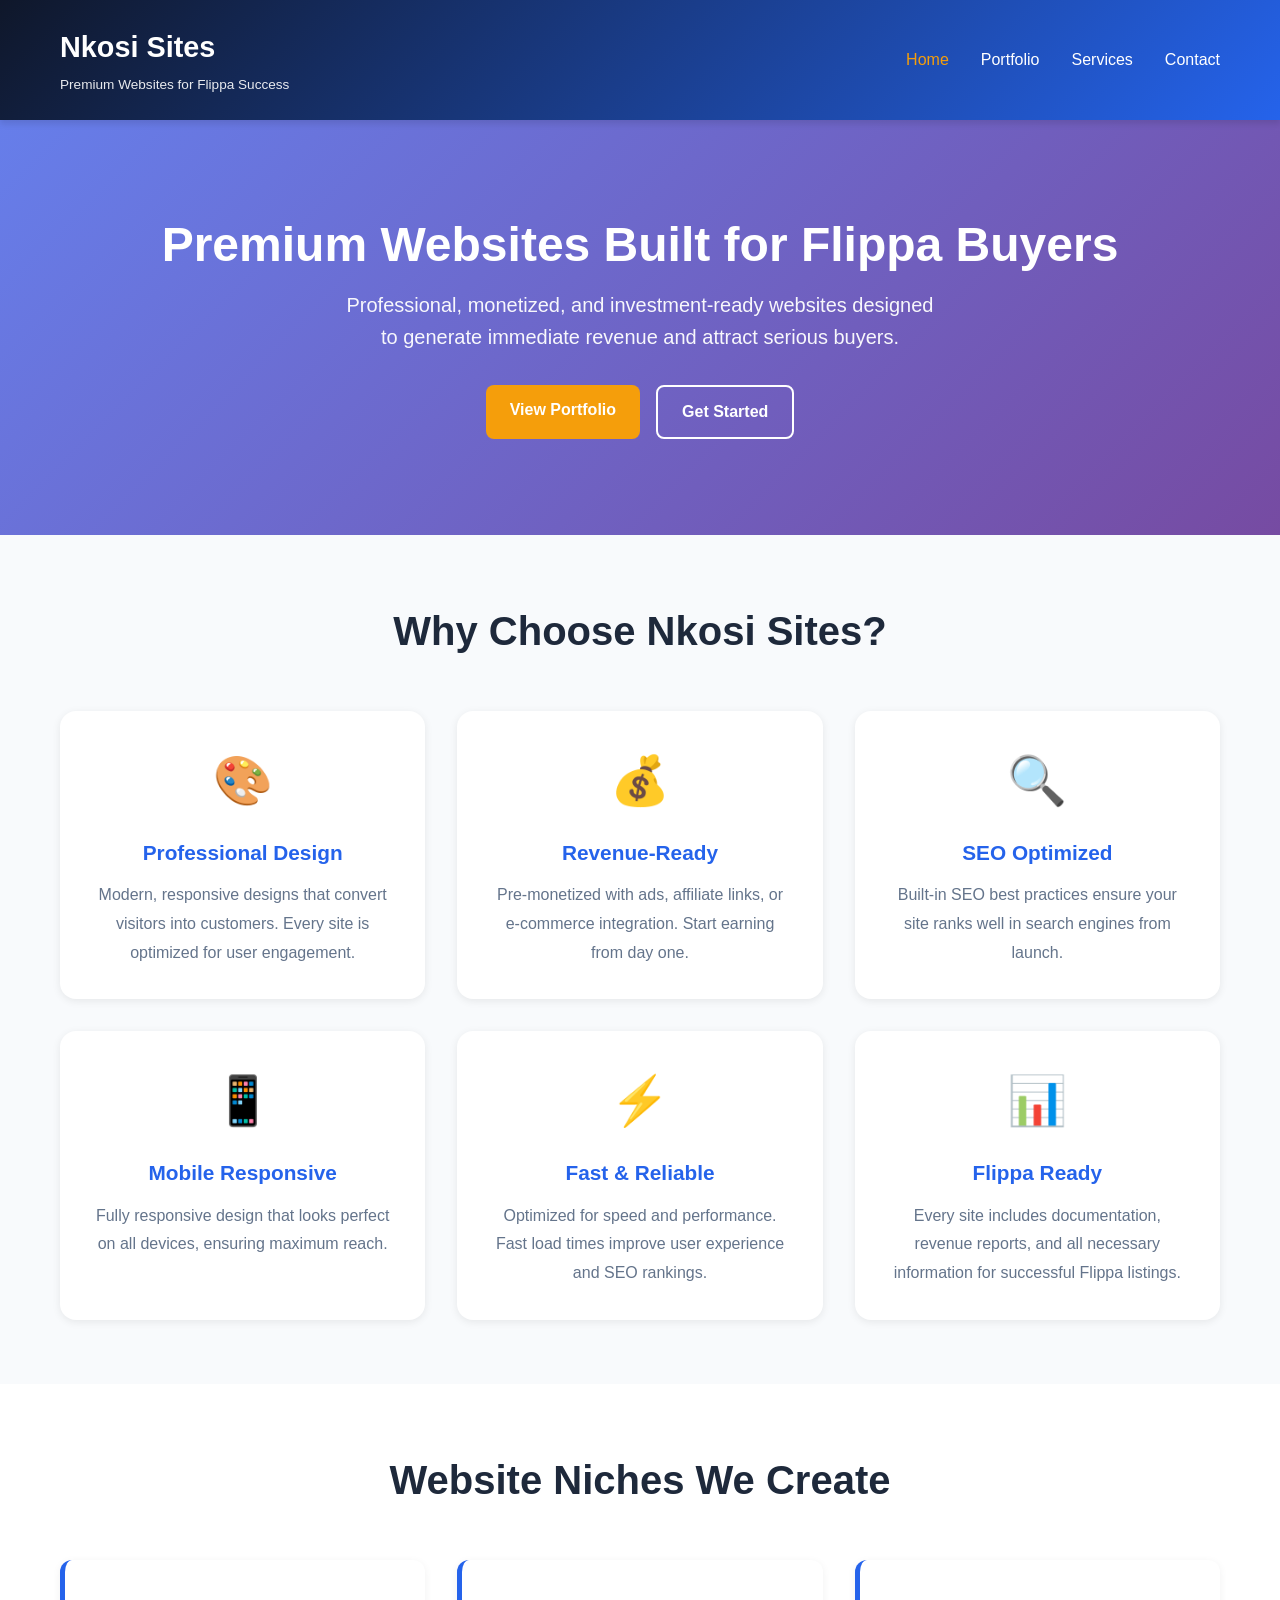
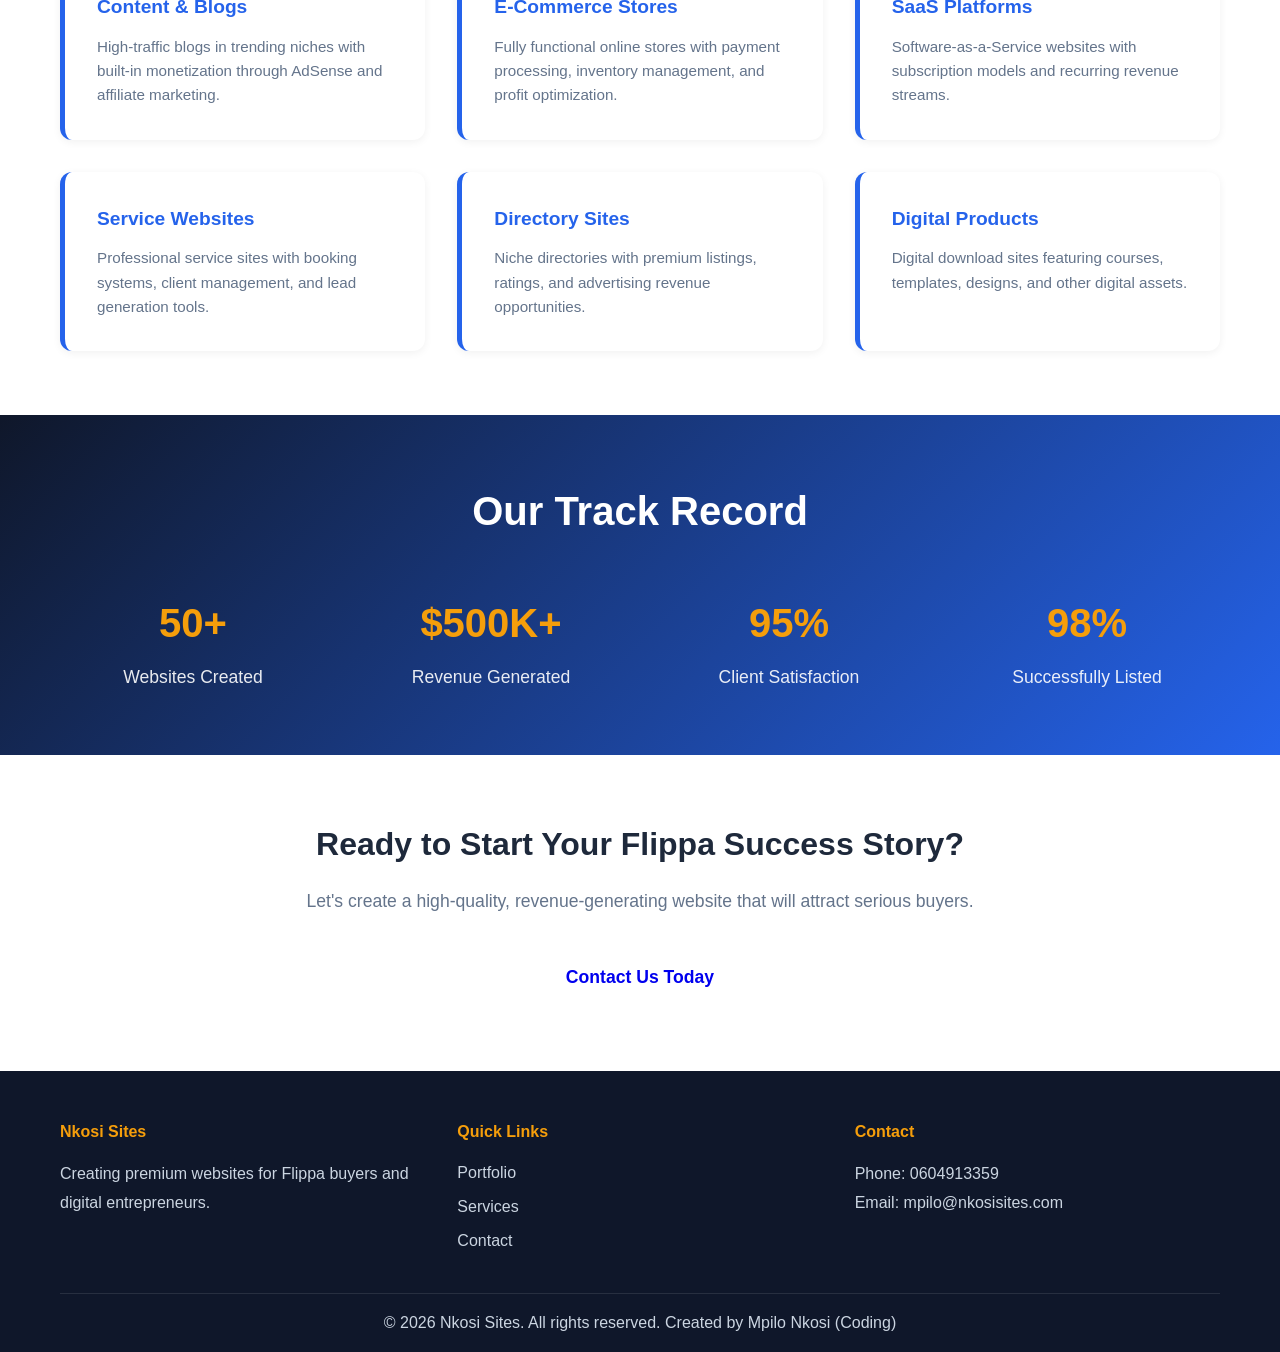
==== index.html @ bd7811c8 "Add files via upload Initial website upload" ====
<!DOCTYPE html>
<html lang="en">
<head>
    <meta charset="UTF-8">
    <meta name="viewport" content="width=device-width, initial-scale=1.0">
    <title>Nkosi Sites - Premium Websites for Flippa Buyers</title>
    <meta name="description" content="Professional, revenue-ready websites designed for Flippa buyers. High-quality designs built to sell and generate income.">
    <meta name="keywords" content="website design, flippa, digital business, premium websites, web design">
    <meta name="author" content="Mpilo Nkosi">
    <link rel="stylesheet" href="styles.css">
</head>
<body>
    <!-- Navigation -->
    <nav class="navbar">
        <div class="container">
            <div class="navbar-brand">
                <h1 class="logo">Nkosi Sites</h1>
                <p class="tagline">Premium Websites for Flippa Success</p>
            </div>
            <ul class="nav-menu">
                <li><a href="index.html" class="active">Home</a></li>
                <li><a href="portfolio.html">Portfolio</a></li>
                <li><a href="services.html">Services</a></li>
                <li><a href="contact.html">Contact</a></li>
            </ul>
        </div>
    </nav>

    <!-- Hero Section -->
    <section class="hero">
        <div class="container">
            <h2>Premium Websites Built for Flippa Buyers</h2>
            <p>Professional, monetized, and investment-ready websites designed to generate immediate revenue and attract serious buyers.</p>
            <div class="hero-buttons">
                <a href="portfolio.html" class="btn btn-primary">View Portfolio</a>
                <a href="contact.html" class="btn btn-secondary">Get Started</a>
            </div>
        </div>
    </section>

    <!-- Features Section -->
    <section class="features">
        <div class="container">
            <h2>Why Choose Nkosi Sites?</h2>
            <div class="features-grid">
                <div class="feature-card">
                    <div class="feature-icon">🎨</div>
                    <h3>Professional Design</h3>
                    <p>Modern, responsive designs that convert visitors into customers. Every site is optimized for user engagement.</p>
                </div>
                <div class="feature-card">
                    <div class="feature-icon">💰</div>
                    <h3>Revenue-Ready</h3>
                    <p>Pre-monetized with ads, affiliate links, or e-commerce integration. Start earning from day one.</p>
                </div>
                <div class="feature-card">
                    <div class="feature-icon">🔍</div>
                    <h3>SEO Optimized</h3>
                    <p>Built-in SEO best practices ensure your site ranks well in search engines from launch.</p>
                </div>
                <div class="feature-card">
                    <div class="feature-icon">📱</div>
                    <h3>Mobile Responsive</h3>
                    <p>Fully responsive design that looks perfect on all devices, ensuring maximum reach.</p>
                </div>
                <div class="feature-card">
                    <div class="feature-icon">⚡</div>
                    <h3>Fast & Reliable</h3>
                    <p>Optimized for speed and performance. Fast load times improve user experience and SEO rankings.</p>
                </div>
                <div class="feature-card">
                    <div class="feature-icon">📊</div>
                    <h3>Flippa Ready</h3>
                    <p>Every site includes documentation, revenue reports, and all necessary information for successful Flippa listings.</p>
                </div>
            </div>
        </div>
    </section>

    <!-- Niche Examples Section -->
    <section class="niches">
        <div class="container">
            <h2>Website Niches We Create</h2>
            <div class="niche-grid">
                <div class="niche-item">
                    <h4>Content & Blogs</h4>
                    <p>High-traffic blogs in trending niches with built-in monetization through AdSense and affiliate marketing.</p>
                </div>
                <div class="niche-item">
                    <h4>E-Commerce Stores</h4>
                    <p>Fully functional online stores with payment processing, inventory management, and profit optimization.</p>
                </div>
                <div class="niche-item">
                    <h4>SaaS Platforms</h4>
                    <p>Software-as-a-Service websites with subscription models and recurring revenue streams.</p>
                </div>
                <div class="niche-item">
                    <h4>Service Websites</h4>
                    <p>Professional service sites with booking systems, client management, and lead generation tools.</p>
                </div>
                <div class="niche-item">
                    <h4>Directory Sites</h4>
                    <p>Niche directories with premium listings, ratings, and advertising revenue opportunities.</p>
                </div>
                <div class="niche-item">
                    <h4>Digital Products</h4>
                    <p>Digital download sites featuring courses, templates, designs, and other digital assets.</p>
                </div>
            </div>
        </div>
    </section>

    <!-- Stats Section -->
    <section class="stats">
        <div class="container">
            <h2>Our Track Record</h2>
            <div class="stats-grid">
                <div class="stat">
                    <h3>50+</h3>
                    <p>Websites Created</p>
                </div>
                <div class="stat">
                    <h3>$500K+</h3>
                    <p>Revenue Generated</p>
                </div>
                <div class="stat">
                    <h3>95%</h3>
                    <p>Client Satisfaction</p>
                </div>
                <div class="stat">
                    <h3>98%</h3>
                    <p>Successfully Listed</p>
                </div>
            </div>
        </div>
    </section>

    <!-- CTA Section -->
    <section class="cta">
        <div class="container">
            <h2>Ready to Start Your Flippa Success Story?</h2>
            <p>Let's create a high-quality, revenue-generating website that will attract serious buyers.</p>
            <a href="contact.html" class="btn btn-large">Contact Us Today</a>
        </div>
    </section>

    <!-- Footer -->
    <footer class="footer">
        <div class="container">
            <div class="footer-content">
                <div class="footer-section">
                    <h4>Nkosi Sites</h4>
                    <p>Creating premium websites for Flippa buyers and digital entrepreneurs.</p>
                </div>
                <div class="footer-section">
                    <h4>Quick Links</h4>
                    <ul>
                        <li><a href="portfolio.html">Portfolio</a></li>
                        <li><a href="services.html">Services</a></li>
                        <li><a href="contact.html">Contact</a></li>
                    </ul>
                </div>
                <div class="footer-section">
                    <h4>Contact</h4>
                    <p>Phone: <a href="tel:+27604913359">0604913359</a></p>
                    <p>Email: <a href="mailto:mpilo@nkosisites.com">mpilo@nkosisites.com</a></p>
                </div>
            </div>
            <div class="footer-bottom">
                <p>&copy; 2026 Nkosi Sites. All rights reserved. Created by Mpilo Nkosi (Coding)</p>
            </div>
        </div>
    </footer>
</body>
</html>
---- styles.css ----
/* ========================================
   GLOBAL STYLES
   ======================================== */

* {
    margin: 0;
    padding: 0;
    box-sizing: border-box;
}

:root {
    --primary-color: #2563eb;
    --secondary-color: #1e40af;
    --accent-color: #f59e0b;
    --dark-bg: #0f172a;
    --light-bg: #f8fafc;
    --text-dark: #1e293b;
    --text-light: #64748b;
    --border-color: #e2e8f0;
    --success-color: #10b981;
}

body {
    font-family: 'Segoe UI', Tahoma, Geneva, Verdana, sans-serif;
    line-height: 1.6;
    color: var(--text-dark);
    background-color: #ffffff;
}

.container {
    max-width: 1200px;
    margin: 0 auto;
    padding: 0 20px;
}

/* ========================================
   NAVIGATION
   ======================================== */

.navbar {
    background: linear-gradient(135deg, var(--dark-bg) 0%, var(--primary-color) 100%);
    color: white;
    padding: 1.5rem 0;
    position: sticky;
    top: 0;
    z-index: 100;
    box-shadow: 0 4px 6px rgba(0, 0, 0, 0.1);
}

.navbar .container {
    display: flex;
    justify-content: space-between;
    align-items: center;
}

.navbar-brand h1.logo {
    font-size: 1.8rem;
    font-weight: 700;
    margin-bottom: 0.25rem;
}

.navbar-brand .tagline {
    font-size: 0.85rem;
    opacity: 0.9;
    font-weight: 300;
}

.nav-menu {
    display: flex;
    list-style: none;
    gap: 2rem;
}

.nav-menu a {
    color: white;
    text-decoration: none;
    transition: color 0.3s ease;
    font-weight: 500;
}

.nav-menu a:hover,
.nav-menu a.active {
    color: var(--accent-color);
}

@media (max-width: 768px) {
    .navbar .container {
        flex-direction: column;
        gap: 1rem;
    }
    .nav-menu {
        gap: 1rem;
        flex-wrap: wrap;
        justify-content: center;
    }
}

/* ========================================
   HERO SECTION
   ======================================== */

.hero {
    background: linear-gradient(135deg, #667eea 0%, #764ba2 100%);
    color: white;
    padding: 6rem 0;
    text-align: center;
}

.hero h2 {
    font-size: 3rem;
    margin-bottom: 1rem;
    line-height: 1.2;
}

.hero p {
    font-size: 1.25rem;
    margin-bottom: 2rem;
    opacity: 0.95;
    max-width: 600px;
    margin-left: auto;
    margin-right: auto;
}

.hero-buttons {
    display: flex;
    gap: 1rem;
    justify-content: center;
    flex-wrap: wrap;
}

@media (max-width: 768px) {
    .hero h2 {
        font-size: 2rem;
    }
    .hero p {
        font-size: 1rem;
    }
}

/* ========================================
   BUTTONS
   ======================================== */

.btn {
    display: inline-block;
    padding: 0.75rem 1.5rem;
    border-radius: 0.5rem;
    text-decoration: none;
    font-weight: 600;
    transition: all 0.3s ease;
    cursor: pointer;
    border: none;
}

.btn-primary {
    background-color: var(--accent-color);
    color: white;
}

.btn-primary:hover {
    background-color: #d97706;
    transform: translateY(-2px);
    box-shadow: 0 10px 20px rgba(245, 158, 11, 0.2);
}

.btn-secondary {
    background-color: transparent;
    color: white;
    border: 2px solid white;
}

.btn-secondary:hover {
    background-color: white;
    color: var(--primary-color);
    transform: translateY(-2px);
}

.btn-large {
    padding: 1rem 2rem;
    font-size: 1.1rem;
}

/* ========================================
   FEATURES SECTION
   ======================================== */

.features {
    padding: 4rem 0;
    background-color: var(--light-bg);
}

.features h2 {
    text-align: center;
    font-size: 2.5rem;
    margin-bottom: 3rem;
    color: var(--text-dark);
}

.features-grid {
    display: grid;
    grid-template-columns: repeat(auto-fit, minmax(300px, 1fr));
    gap: 2rem;
}

.feature-card {
    background: white;
    padding: 2rem;
    border-radius: 1rem;
    text-align: center;
    box-shadow: 0 2px 8px rgba(0, 0, 0, 0.08);
    transition: all 0.3s ease;
}

.feature-card:hover {
    transform: translateY(-10px);
    box-shadow: 0 10px 25px rgba(0, 0, 0, 0.15);
}

.feature-icon {
    font-size: 3rem;
    margin-bottom: 1rem;
}

.feature-card h3 {
    font-size: 1.3rem;
    margin-bottom: 0.75rem;
    color: var(--primary-color);
}

.feature-card p {
    color: var(--text-light);
    line-height: 1.8;
}

/* ========================================
   NICHES SECTION
   ======================================== */

.niches {
    padding: 4rem 0;
}

.niches h2 {
    text-align: center;
    font-size: 2.5rem;
    margin-bottom: 3rem;
    color: var(--text-dark);
}

.niche-grid {
    display: grid;
    grid-template-columns: repeat(auto-fit, minmax(280px, 1fr));
    gap: 2rem;
}

.niche-item {
    background: white;
    padding: 2rem;
    border-radius: 0.75rem;
    border-left: 5px solid var(--primary-color);
    box-shadow: 0 2px 8px rgba(0, 0, 0, 0.06);
    transition: all 0.3s ease;
}

.niche-item:hover {
    box-shadow: 0 8px 20px rgba(0, 0, 0, 0.12);
}

.niche-item h4 {
    color: var(--primary-color);
    margin-bottom: 0.75rem;
    font-size: 1.2rem;
}

.niche-item p {
    color: var(--text-light);
    font-size: 0.95rem;
}

/* ========================================
   STATS SECTION
   ======================================== */

.stats {
    background: linear-gradient(135deg, var(--dark-bg) 0%, var(--primary-color) 100%);
    color: white;
    padding: 4rem 0;
}

.stats h2 {
    text-align: center;
    font-size: 2.5rem;
    margin-bottom: 3rem;
}

.stats-grid {
    display: grid;
    grid-template-columns: repeat(auto-fit, minmax(200px, 1fr));
    gap: 2rem;
}

.stat {
    text-align: center;
}

.stat h3 {
    font-size: 2.5rem;
    color: var(--accent-color);
    margin-bottom: 0.5rem;
}

.stat p {
    font-size: 1.1rem;
    opacity: 0.9;
}

/* ========================================
   CTA SECTION
   ======================================== */

.cta {
    background: white;
    padding: 4rem 0;
    text-align: center;
}

.cta h2 {
    font-size: 2rem;
    margin-bottom: 1rem;
    color: var(--text-dark);
}

.cta p {
    font-size: 1.1rem;
    color: var(--text-light);
    margin-bottom: 2rem;
}

/* ========================================
   PORTFOLIO PAGE
   ======================================== */

.portfolio-grid {
    display: grid;
    grid-template-columns: repeat(auto-fit, minmax(300px, 1fr));
    gap: 2rem;
    margin-top: 2rem;
}

.portfolio-item {
    background: white;
    border-radius: 1rem;
    overflow: hidden;
    box-shadow: 0 2px 8px rgba(0, 0, 0, 0.1);
    transition: all 0.3s ease;
}

.portfolio-item:hover {
    transform: translateY(-10px);
    box-shadow: 0 15px 35px rgba(0, 0, 0, 0.15);
}

.portfolio-image {
    width: 100%;
    height: 250px;
    background: linear-gradient(135deg, #667eea 0%, #764ba2 100%);
    display: flex;
    align-items: center;
    justify-content: center;
    font-size: 1rem;
    color: white;
    text-align: center;
    padding: 1rem;
}

.portfolio-content {
    padding: 1.5rem;
}

.portfolio-category {
    color: var(--primary-color);
    font-size: 0.85rem;
    font-weight: 600;
    text-transform: uppercase;
    margin-bottom: 0.5rem;
}

.portfolio-item h3 {
    margin-bottom: 0.5rem;
    color: var(--text-dark);
}

.portfolio-item p {
    color: var(--text-light);
    font-size: 0.95rem;
    margin-bottom: 1rem;
}

.portfolio-stats {
    display: flex;
    gap: 1rem;
    flex-wrap: wrap;
    font-size: 0.9rem;
}

.stat-item {
    color: var(--text-light);
}

.stat-item strong {
    color: var(--text-dark);
}

/* ========================================
   SERVICES PAGE
   ======================================== */

.services-list {
    display: grid;
    grid-template-columns: repeat(auto-fit, minmax(350px, 1fr));
    gap: 2rem;
    margin-top: 2rem;
}

.service-item {
    background: white;
    padding: 2rem;
    border-radius: 1rem;
    box-shadow: 0 2px 8px rgba(0, 0, 0, 0.08);
    border-top: 4px solid var(--primary-color);
}

.service-item h3 {
    color: var(--primary-color);
    margin-bottom: 1rem;
}

.service-item ul {
    list-style: none;
    margin-bottom: 1.5rem;
}

.service-item li {
    padding: 0.5rem 0;
    color: var(--text-light);
    position: relative;
    padding-left: 1.5rem;
}

.service-item li:before {
    content: "✓";
    position: absolute;
    left: 0;
    color: var(--success-color);
    font-weight: bold;
}

.service-price {
    background: var(--light-bg);
    padding: 1rem;
    border-radius: 0.5rem;
    margin-bottom: 1rem;
}

.service-price .price {
    font-size: 1.8rem;
    color: var(--primary-color);
    font-weight: bold;
}

.service-price .duration {
    color: var(--text-light);
    font-size: 0.9rem;
}

/* ========================================
   CONTACT PAGE
   ======================================== */

.contact-section {
    background: var(--light-bg);
    padding: 3rem 0;
}

.contact-container {
    display: grid;
    grid-template-columns: 1fr 1fr;
    gap: 3rem;
    margin-top: 2rem;
}

.contact-info h3 {
    color: var(--primary-color);
    margin-bottom: 1rem;
}

.contact-method {
    margin-bottom: 2rem;
    padding-bottom: 2rem;
    border-bottom: 1px solid var(--border-color);
}

.contact-method:last-child {
    border-bottom: none;
}

.contact-method strong {
    display: block;
    color: var(--text-dark);
    margin-bottom: 0.5rem;
}

.contact-method a {
    color: var(--primary-color);
    text-decoration: none;
}

.contact-method a:hover {
    text-decoration: underline;
}

.contact-form {
    background: white;
    padding: 2rem;
    border-radius: 1rem;
    box-shadow: 0 2px 8px rgba(0, 0, 0, 0.08);
}

.form-group {
    margin-bottom: 1.5rem;
}

.form-group label {
    display: block;
    margin-bottom: 0.5rem;
    color: var(--text-dark);
    font-weight: 500;
}

.form-group input,
.form-group textarea {
    width: 100%;
    padding: 0.75rem;
    border: 1px solid var(--border-color);
    border-radius: 0.5rem;
    font-family: inherit;
    font-size: 1rem;
}

.form-group textarea {
    resize: vertical;
    min-height: 120px;
}

.form-group input:focus,
.form-group textarea:focus {
    outline: none;
    border-color: var(--primary-color);
    box-shadow: 0 0 0 3px rgba(37, 99, 235, 0.1);
}

@media (max-width: 768px) {
    .contact-container {
        grid-template-columns: 1fr;
    }
}

/* ========================================
   PAGE TITLE
   ======================================== */

.page-title {
    background: linear-gradient(135deg, var(--primary-color) 0%, var(--secondary-color) 100%);
    color: white;
    padding: 3rem 0;
    text-align: center;
}

.page-title h2 {
    font-size: 2.5rem;
    margin-bottom: 0.5rem;
}

.page-title p {
    font-size: 1.1rem;
    opacity: 0.95;
}

/* ========================================
   FOOTER
   ======================================== */

.footer {
    background: var(--dark-bg);
    color: white;
    padding: 3rem 0 1rem;
}

.footer-content {
    display: grid;
    grid-template-columns: repeat(auto-fit, minmax(250px, 1fr));
    gap: 2rem;
    margin-bottom: 2rem;
}

.footer-section h4 {
    margin-bottom: 1rem;
    color: var(--accent-color);
}

.footer-section ul {
    list-style: none;
}

.footer-section ul li {
    margin-bottom: 0.5rem;
}

.footer-section a {
    color: #cbd5e1;
    text-decoration: none;
    transition: color 0.3s ease;
}

.footer-section a:hover {
    color: var(--accent-color);
}

.footer-section p {
    color: #cbd5e1;
    line-height: 1.8;
}

.footer-bottom {
    border-top: 1px solid rgba(255, 255, 255, 0.1);
    padding-top: 1rem;
    text-align: center;
    color: #cbd5e1;
}

/* ========================================
   RESPONSIVE
   ======================================== */

@media (max-width: 768px) {
    .page-title h2 {
        font-size: 1.8rem;
    }

    .features-grid,
    .niche-grid,
    .portfolio-grid,
    .services-list {
        grid-template-columns: 1fr;
    }

    .stats-grid {
        grid-template-columns: repeat(2, 1fr);
    }
}

@media (max-width: 480px) {
    .container {
        padding: 0 15px;
    }

    .hero h2 {
        font-size: 1.5rem;
    }

    .page-title h2 {
        font-size: 1.5rem;
    }

    .stats-grid {
        grid-template-columns: 1fr;
    }

    .hero-buttons {
        flex-direction: column;
    }

    .btn {
        width: 100%;
    }
}
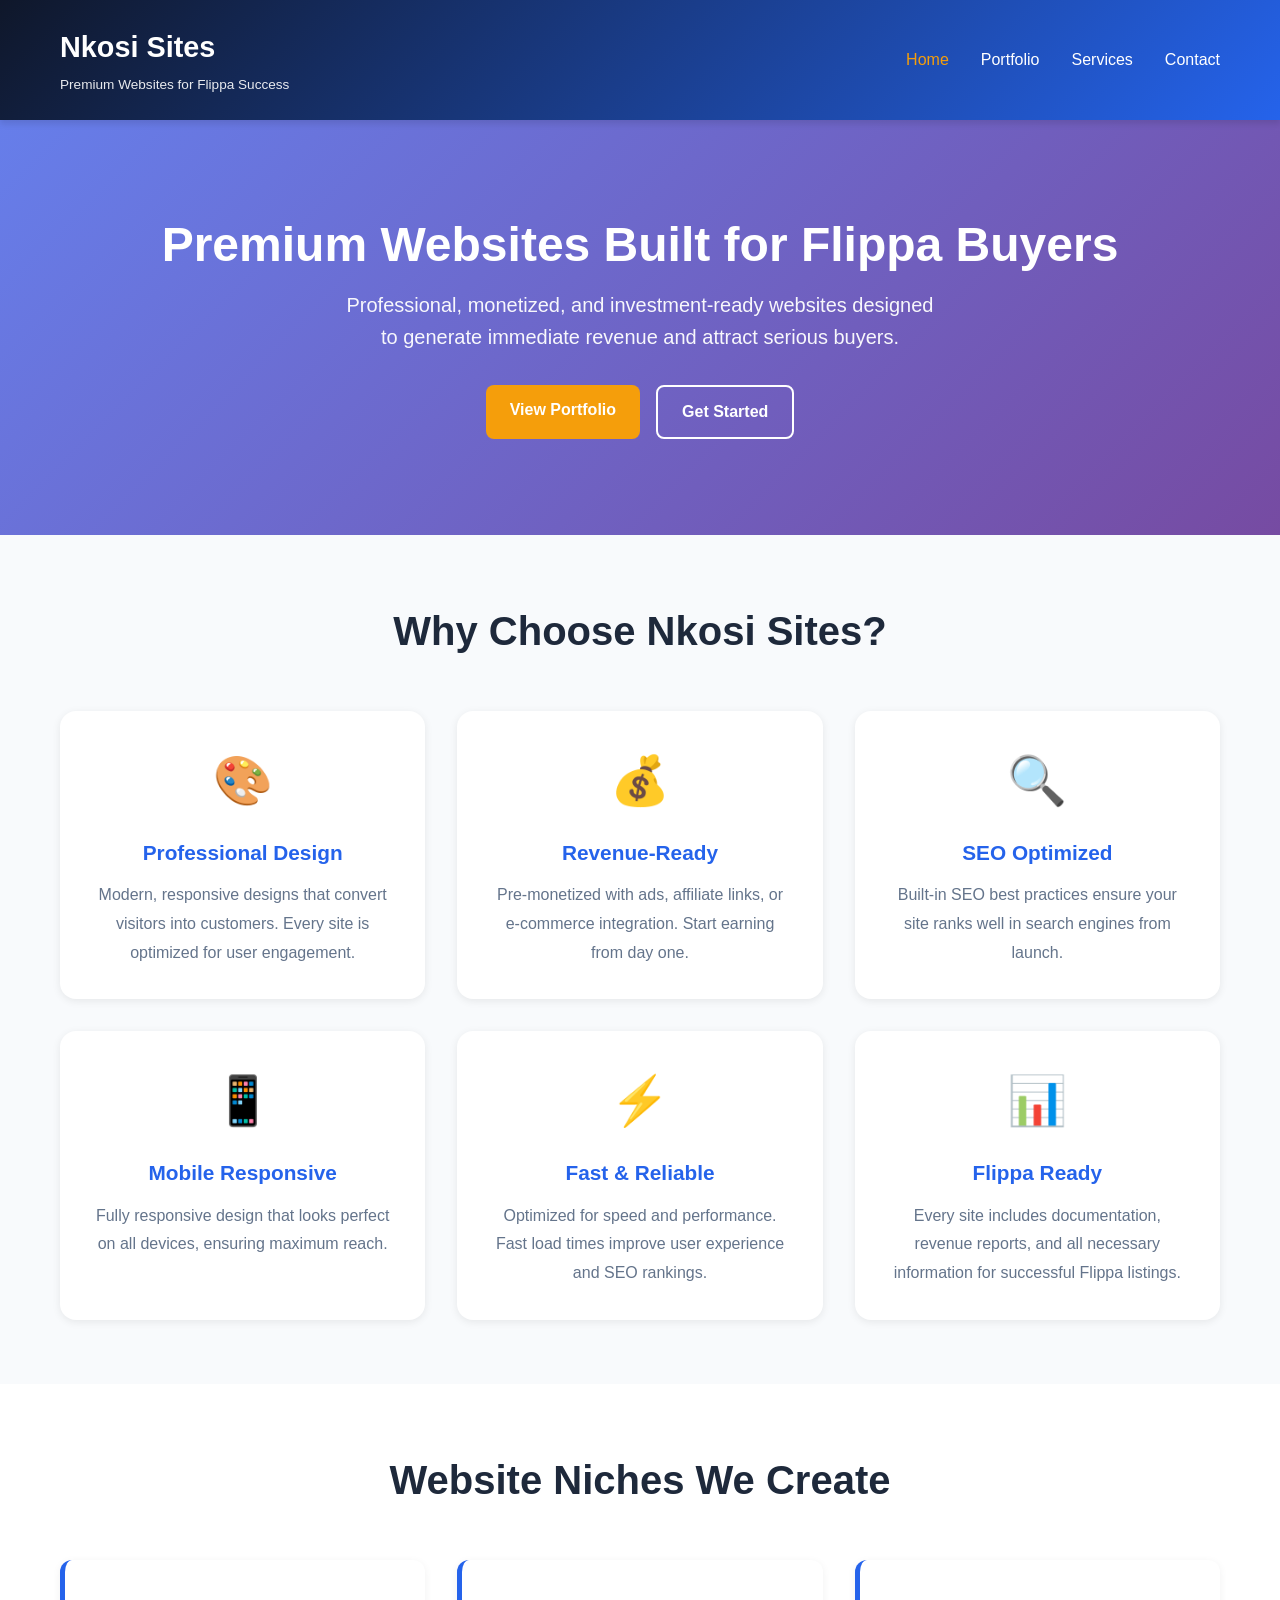
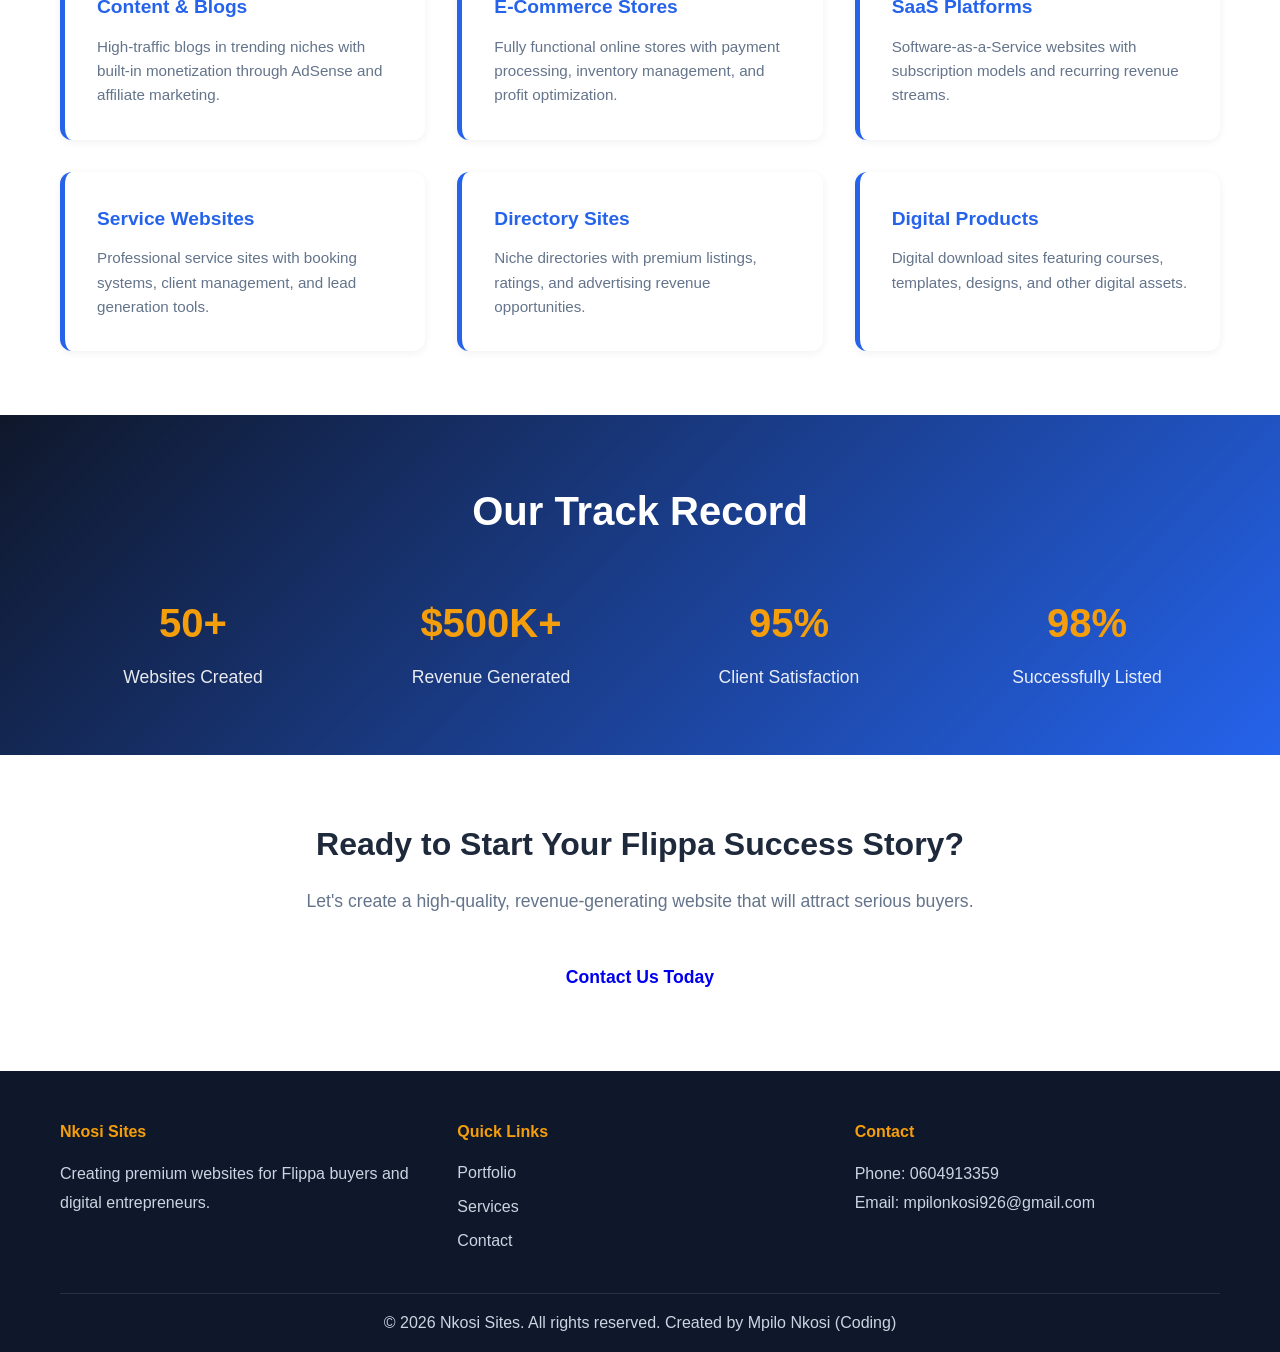
==== commit 58ee8f6e: "Update index.html" ====
--- a/index.html
+++ b/index.html
@@ -163,7 +163,7 @@
                 <div class="footer-section">
                     <h4>Contact</h4>
                     <p>Phone: <a href="tel:+27604913359">0604913359</a></p>
-                    <p>Email: <a href="mailto:mpilo@nkosisites.com">mpilo@nkosisites.com</a></p>
+                    <p>Email: <a href="mailto:mpilonkosi926@gmail.com">mpilonkosi926@gmail.com</a></p>
                 </div>
             </div>
             <div class="footer-bottom">
